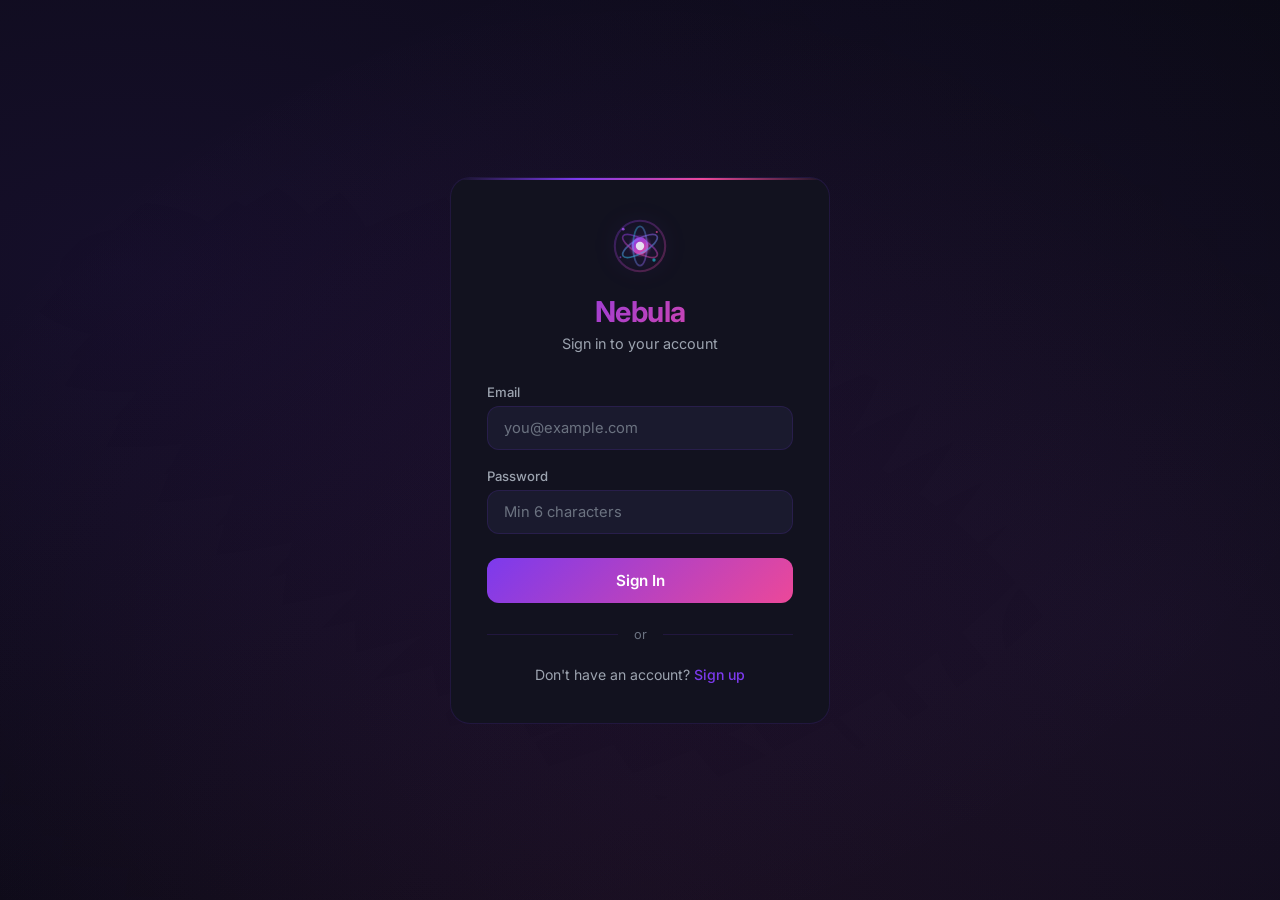
==== auth.html @ aaa4f6f8 "Accounts-1" ====
<!DOCTYPE html>
<html lang="en">
<head>
  <meta charset="UTF-8">
  <meta name="viewport" content="width=device-width, initial-scale=1.0">
  <title>Nebula - Sign In</title>
  <link rel="preconnect" href="https://fonts.googleapis.com">
  <link href="https://fonts.googleapis.com/css2?family=Inter:wght@300;400;500;600;700&display=swap" rel="stylesheet">
  <style>
    * { margin: 0; padding: 0; box-sizing: border-box; }

    :root {
      --bg: #0a0a14;
      --card: #12121f;
      --border: rgba(124, 58, 237, 0.15);
      --border-focus: #7c3aed;
      --accent: #7c3aed;
      --accent-hover: #6d28d9;
      --accent-glow: rgba(124, 58, 237, 0.3);
      --pink: #ec4899;
      --cyan: #22d3ee;
      --text: #f0f0f5;
      --text-dim: #9ca3af;
      --text-muted: #6b7280;
      --input-bg: #1a1a2e;
      --error: #ef4444;
      --success: #22c55e;
    }

    body {
      font-family: 'Inter', sans-serif;
      background: var(--bg);
      color: var(--text);
      min-height: 100vh;
      display: flex;
      align-items: center;
      justify-content: center;
      overflow: hidden;
      position: relative;
    }

    body::before {
      content: '';
      position: fixed;
      inset: -50%;
      width: 200%;
      height: 200%;
      background:
        radial-gradient(ellipse at 30% 40%, rgba(124, 58, 237, 0.1) 0%, transparent 50%),
        radial-gradient(ellipse at 70% 60%, rgba(168, 85, 247, 0.07) 0%, transparent 50%),
        radial-gradient(ellipse at 50% 80%, rgba(236, 72, 153, 0.05) 0%, transparent 50%);
      pointer-events: none;
    }

    /* Floating stars */
    .stars {
      position: fixed;
      inset: 0;
      pointer-events: none;
      overflow: hidden;
    }

    .star {
      position: absolute;
      width: 2px;
      height: 2px;
      background: white;
      border-radius: 50%;
      animation: twinkle 3s ease-in-out infinite;
    }

    @keyframes twinkle {
      0%, 100% { opacity: 0.1; }
      50% { opacity: 0.8; }
    }

    .auth-container {
      position: relative;
      z-index: 1;
      width: 100%;
      max-width: 420px;
      padding: 20px;
    }

    .auth-card {
      background: var(--card);
      border: 1px solid var(--border);
      border-radius: 20px;
      padding: 40px 36px;
      position: relative;
      overflow: hidden;
    }

    .auth-card::before {
      content: '';
      position: absolute;
      top: 0;
      left: 0;
      right: 0;
      height: 2px;
      background: linear-gradient(90deg, transparent, var(--accent), var(--pink), transparent);
    }

    .logo-section {
      text-align: center;
      margin-bottom: 32px;
    }

    .logo {
      width: 56px;
      height: 56px;
      margin: 0 auto 16px;
      filter: drop-shadow(0 0 12px var(--accent-glow));
    }

    .brand {
      font-size: 1.8rem;
      font-weight: 700;
      background: linear-gradient(135deg, var(--accent), var(--pink));
      -webkit-background-clip: text;
      -webkit-text-fill-color: transparent;
      background-clip: text;
      letter-spacing: -0.5px;
    }

    .subtitle {
      font-size: 0.9rem;
      color: var(--text-dim);
      margin-top: 6px;
    }

    .form-group {
      margin-bottom: 18px;
    }

    .form-group label {
      display: block;
      font-size: 0.82rem;
      font-weight: 500;
      color: var(--text-dim);
      margin-bottom: 6px;
    }

    .form-input {
      width: 100%;
      padding: 12px 16px;
      background: var(--input-bg);
      border: 1px solid var(--border);
      border-radius: 12px;
      color: var(--text);
      font-size: 0.92rem;
      font-family: inherit;
      outline: none;
      transition: all 0.2s ease;
    }

    .form-input::placeholder {
      color: var(--text-muted);
    }

    .form-input:focus {
      border-color: var(--border-focus);
      box-shadow: 0 0 0 3px var(--accent-glow);
    }

    .form-input.error {
      border-color: var(--error);
      box-shadow: 0 0 0 3px rgba(239, 68, 68, 0.2);
    }

    .error-text {
      color: var(--error);
      font-size: 0.8rem;
      margin-top: 6px;
      display: none;
    }

    .error-text.visible {
      display: block;
    }

    .submit-btn {
      width: 100%;
      padding: 13px;
      background: linear-gradient(135deg, var(--accent), var(--pink));
      border: none;
      border-radius: 12px;
      color: white;
      font-size: 0.95rem;
      font-weight: 600;
      font-family: inherit;
      cursor: pointer;
      transition: all 0.2s ease;
      margin-top: 6px;
    }

    .submit-btn:hover {
      transform: translateY(-1px);
      box-shadow: 0 8px 24px var(--accent-glow);
    }

    .submit-btn:active {
      transform: translateY(0);
    }

    .submit-btn:disabled {
      opacity: 0.6;
      cursor: not-allowed;
      transform: none;
    }

    .divider {
      display: flex;
      align-items: center;
      gap: 16px;
      margin: 24px 0;
      color: var(--text-muted);
      font-size: 0.8rem;
    }

    .divider::before, .divider::after {
      content: '';
      flex: 1;
      height: 1px;
      background: var(--border);
    }

    .toggle-text {
      text-align: center;
      font-size: 0.88rem;
      color: var(--text-dim);
    }

    .toggle-text a {
      color: var(--accent);
      text-decoration: none;
      font-weight: 500;
      cursor: pointer;
    }

    .toggle-text a:hover {
      text-decoration: underline;
    }

    .alert {
      padding: 10px 14px;
      border-radius: 10px;
      font-size: 0.82rem;
      margin-bottom: 18px;
      display: none;
    }

    .alert.visible {
      display: block;
    }

    .alert.error {
      background: rgba(239, 68, 68, 0.1);
      border: 1px solid rgba(239, 68, 68, 0.3);
      color: #fca5a5;
    }

    .alert.success {
      background: rgba(34, 197, 94, 0.1);
      border: 1px solid rgba(34, 197, 94, 0.3);
      color: #86efac;
    }

    .name-field {
      max-height: 0;
      overflow: hidden;
      transition: max-height 0.3s ease, margin 0.3s ease;
      margin-bottom: 0;
    }

    .name-field.visible {
      max-height: 80px;
      margin-bottom: 18px;
    }
  </style>
</head>
<body>
  <div class="stars" id="stars"></div>

  <div class="auth-container">
    <div class="auth-card">
      <div class="logo-section">
        <svg class="logo" viewBox="0 0 40 40" fill="none" xmlns="http://www.w3.org/2000/svg">
          <defs>
            <linearGradient id="g1" x1="0%" y1="0%" x2="100%" y2="100%">
              <stop offset="0%" stop-color="#7c3aed"/>
              <stop offset="100%" stop-color="#ec4899"/>
            </linearGradient>
            <linearGradient id="g2" x1="100%" y1="0%" x2="0%" y2="100%">
              <stop offset="0%" stop-color="#a855f7"/>
              <stop offset="100%" stop-color="#22d3ee"/>
            </linearGradient>
            <filter id="glow">
              <feGaussianBlur stdDeviation="1.5" result="blur"/>
              <feMerge><feMergeNode in="blur"/><feMergeNode in="SourceGraphic"/></feMerge>
            </filter>
          </defs>
          <circle cx="20" cy="20" r="18" fill="none" stroke="url(#g1)" stroke-width="1.5" opacity="0.3"/>
          <circle cx="20" cy="20" r="6" fill="url(#g1)" filter="url(#glow)"/>
          <circle cx="20" cy="20" r="3" fill="#ECEFF4" opacity="0.9"/>
          <ellipse cx="20" cy="20" rx="14" ry="5" fill="none" stroke="url(#g2)" stroke-width="1.2" opacity="0.5" transform="rotate(-30 20 20)"/>
          <ellipse cx="20" cy="20" rx="14" ry="5" fill="none" stroke="url(#g1)" stroke-width="1.2" opacity="0.5" transform="rotate(30 20 20)"/>
          <ellipse cx="20" cy="20" rx="14" ry="5" fill="none" stroke="url(#g2)" stroke-width="1.2" opacity="0.4" transform="rotate(90 20 20)"/>
          <circle cx="8" cy="8" r="1" fill="#a855f7" opacity="0.8"/>
          <circle cx="32" cy="10" r="0.8" fill="#ec4899" opacity="0.7"/>
          <circle cx="30" cy="30" r="1.2" fill="#22d3ee" opacity="0.6"/>
          <circle cx="6" cy="28" r="0.7" fill="#a855f7" opacity="0.5"/>
        </svg>
        <div class="brand">Nebula</div>
        <div class="subtitle" id="formSubtitle">Sign in to your account</div>
      </div>

      <div class="alert" id="alert"></div>

      <form id="authForm" novalidate>
        <div class="name-field" id="nameField">
          <div class="form-group">
            <label for="fullName">Full Name</label>
            <input type="text" id="fullName" class="form-input" placeholder="John Doe" autocomplete="name">
          </div>
        </div>

        <div class="form-group">
          <label for="email">Email</label>
          <input type="email" id="email" class="form-input" placeholder="you@example.com" autocomplete="email" required>
          <div class="error-text" id="emailError">Please enter a valid email</div>
        </div>

        <div class="form-group">
          <label for="password">Password</label>
          <input type="password" id="password" class="form-input" placeholder="Min 6 characters" autocomplete="current-password" required>
          <div class="error-text" id="passwordError">Password must be at least 6 characters</div>
        </div>

        <button type="submit" class="submit-btn" id="submitBtn">Sign In</button>
      </form>

      <div class="divider">or</div>

      <div class="toggle-text">
        <span id="toggleText">Don't have an account?</span>
        <a id="toggleLink" onclick="toggleMode()">Sign up</a>
      </div>
    </div>
  </div>

  <script type="module">
    import { createClient } from 'https://esm.sh/@supabase/supabase-js@2';

    const SUPABASE_URL = 'https://hqgpjfqaorvpgdimcily.supabase.co';
    const SUPABASE_KEY = 'sb_publishable_yIg8_s1__WPGVR_BMD4b_w_akKmWH_I';
    const supabase = createClient(SUPABASE_URL, SUPABASE_KEY);

    let isSignUp = false;
    const form = document.getElementById('authForm');
    const nameField = document.getElementById('nameField');
    const submitBtn = document.getElementById('submitBtn');
    const formSubtitle = document.getElementById('formSubtitle');
    const toggleText = document.getElementById('toggleText');
    const toggleLink = document.getElementById('toggleLink');
    const alertBox = document.getElementById('alert');

    // Redirect if already logged in
    const { data: { session } } = await supabase.auth.getSession();
    if (session) window.location.href = 'index.html';

    window.toggleMode = function() {
      isSignUp = !isSignUp;
      nameField.classList.toggle('visible', isSignUp);
      submitBtn.textContent = isSignUp ? 'Create Account' : 'Sign In';
      formSubtitle.textContent = isSignUp ? 'Create a new account' : 'Sign in to your account';
      toggleText.textContent = isSignUp ? 'Already have an account?' : "Don't have an account?";
      toggleLink.textContent = isSignUp ? 'Sign in' : 'Sign up';
      hideAlert();
      form.reset();
    };

    function showAlert(msg, type = 'error') {
      alertBox.textContent = msg;
      alertBox.className = 'alert visible ' + type;
    }

    function hideAlert() {
      alertBox.classList.remove('visible');
    }

    form.addEventListener('submit', async (e) => {
      e.preventDefault();
      hideAlert();

      const email = document.getElementById('email').value.trim();
      const password = document.getElementById('password').value;
      const fullName = document.getElementById('fullName').value.trim();

      // Validation
      let valid = true;
      if (!email || !/^[^\s@]+@[^\s@]+\.[^\s@]+$/.test(email)) {
        document.getElementById('email').classList.add('error');
        document.getElementById('emailError').classList.add('visible');
        valid = false;
      } else {
        document.getElementById('email').classList.remove('error');
        document.getElementById('emailError').classList.remove('visible');
      }

      if (!password || password.length < 6) {
        document.getElementById('password').classList.add('error');
        document.getElementById('passwordError').classList.add('visible');
        valid = false;
      } else {
        document.getElementById('password').classList.remove('error');
        document.getElementById('passwordError').classList.remove('visible');
      }

      if (!valid) return;

      submitBtn.disabled = true;
      submitBtn.textContent = isSignUp ? 'Creating account...' : 'Signing in...';

      try {
        if (isSignUp) {
          const { data, error } = await supabase.auth.signUp({
            email,
            password,
            options: { data: { full_name: fullName } }
          });
          if (error) throw error;
          if (data.user && !data.session) {
            showAlert('Check your email to confirm your account!', 'success');
          } else {
            window.location.href = 'index.html';
          }
        } else {
          const { data, error } = await supabase.auth.signInWithPassword({
            email,
            password
          });
          if (error) throw error;
          window.location.href = 'index.html';
        }
      } catch (err) {
        showAlert(err.message || 'Something went wrong');
      } finally {
        submitBtn.disabled = false;
        submitBtn.textContent = isSignUp ? 'Create Account' : 'Sign In';
      }
    });

    // Clear errors on input
    ['email', 'password'].forEach(id => {
      document.getElementById(id).addEventListener('input', () => {
        document.getElementById(id).classList.remove('error');
        document.getElementById(id + 'Error')?.classList.remove('visible');
      });
    });

    // Generate stars
    const starsEl = document.getElementById('stars');
    for (let i = 0; i < 50; i++) {
      const star = document.createElement('div');
      star.className = 'star';
      star.style.left = Math.random() * 100 + '%';
      star.style.top = Math.random() * 100 + '%';
      star.style.animationDelay = Math.random() * 3 + 's';
      star.style.animationDuration = (2 + Math.random() * 3) + 's';
      starsEl.appendChild(star);
    }
  </script>
</body>
</html>
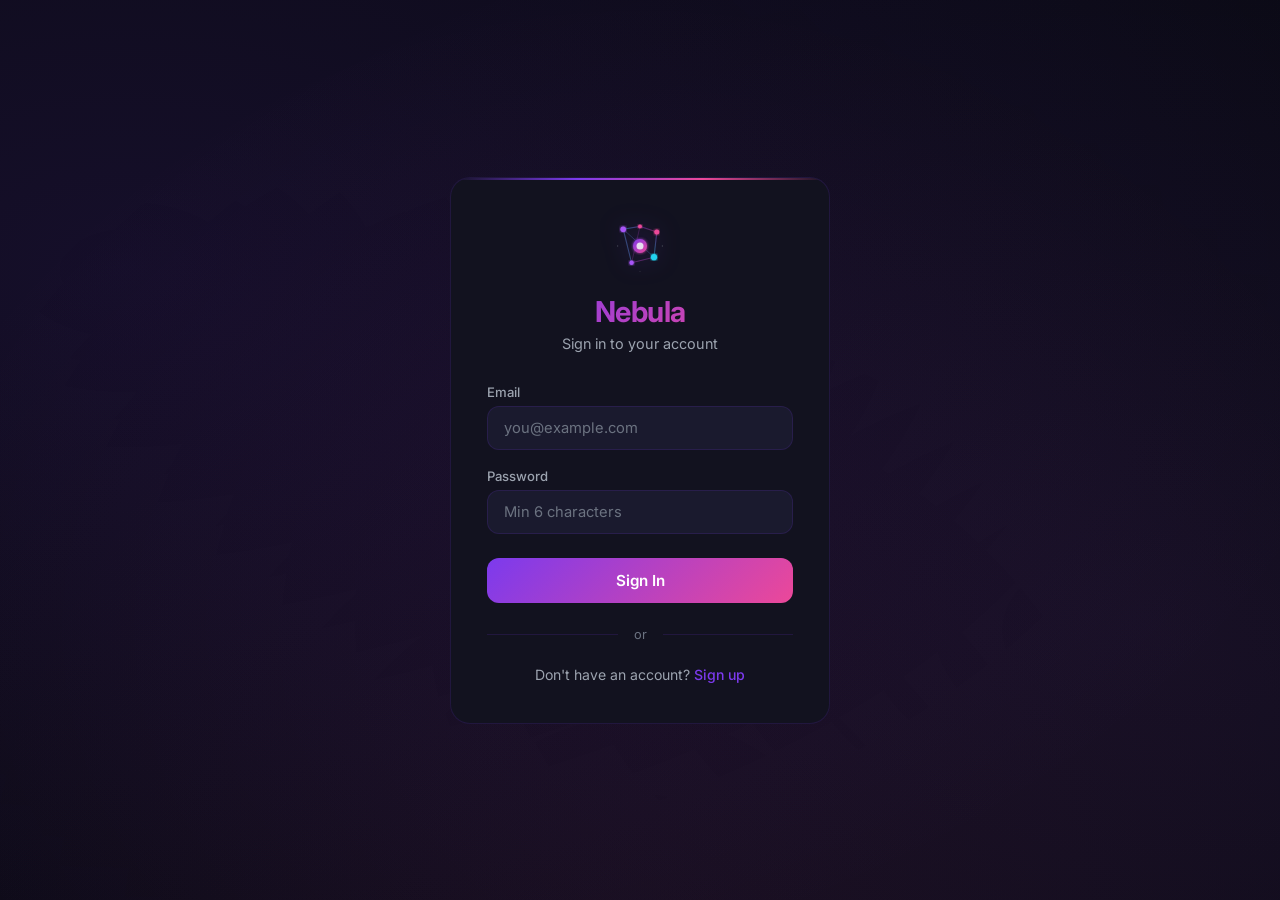
==== commit 38681226: "Nubela-3" ====
--- a/auth.html
+++ b/auth.html
@@ -296,20 +296,27 @@
               <stop offset="100%" stop-color="#22d3ee"/>
             </linearGradient>
             <filter id="glow">
-              <feGaussianBlur stdDeviation="1.5" result="blur"/>
+              <feGaussianBlur stdDeviation="1.2" result="blur"/>
               <feMerge><feMergeNode in="blur"/><feMergeNode in="SourceGraphic"/></feMerge>
             </filter>
           </defs>
-          <circle cx="20" cy="20" r="18" fill="none" stroke="url(#g1)" stroke-width="1.5" opacity="0.3"/>
-          <circle cx="20" cy="20" r="6" fill="url(#g1)" filter="url(#glow)"/>
-          <circle cx="20" cy="20" r="3" fill="#ECEFF4" opacity="0.9"/>
-          <ellipse cx="20" cy="20" rx="14" ry="5" fill="none" stroke="url(#g2)" stroke-width="1.2" opacity="0.5" transform="rotate(-30 20 20)"/>
-          <ellipse cx="20" cy="20" rx="14" ry="5" fill="none" stroke="url(#g1)" stroke-width="1.2" opacity="0.5" transform="rotate(30 20 20)"/>
-          <ellipse cx="20" cy="20" rx="14" ry="5" fill="none" stroke="url(#g2)" stroke-width="1.2" opacity="0.4" transform="rotate(90 20 20)"/>
-          <circle cx="8" cy="8" r="1" fill="#a855f7" opacity="0.8"/>
-          <circle cx="32" cy="10" r="0.8" fill="#ec4899" opacity="0.7"/>
-          <circle cx="30" cy="30" r="1.2" fill="#22d3ee" opacity="0.6"/>
-          <circle cx="6" cy="28" r="0.7" fill="#a855f7" opacity="0.5"/>
+          <line x1="8" y1="8" x2="20" y2="6" stroke="url(#g2)" stroke-width="0.8" opacity="0.4"/>
+          <line x1="20" y1="6" x2="32" y2="10" stroke="url(#g1)" stroke-width="0.8" opacity="0.4"/>
+          <line x1="32" y1="10" x2="30" y2="28" stroke="url(#g2)" stroke-width="0.8" opacity="0.4"/>
+          <line x1="30" y1="28" x2="14" y2="32" stroke="url(#g1)" stroke-width="0.8" opacity="0.4"/>
+          <line x1="14" y1="32" x2="8" y2="8" stroke="url(#g2)" stroke-width="0.8" opacity="0.4"/>
+          <line x1="20" y1="6" x2="14" y2="32" stroke="url(#g1)" stroke-width="0.6" opacity="0.3"/>
+          <line x1="8" y1="8" x2="30" y2="28" stroke="url(#g2)" stroke-width="0.6" opacity="0.3"/>
+          <circle cx="20" cy="20" r="5" fill="url(#g1)" filter="url(#glow)"/>
+          <circle cx="20" cy="20" r="2.5" fill="#ECEFF4" opacity="0.9"/>
+          <circle cx="8" cy="8" r="2" fill="#a855f7" filter="url(#glow)"/>
+          <circle cx="32" cy="10" r="1.8" fill="#ec4899" filter="url(#glow)"/>
+          <circle cx="30" cy="28" r="2.2" fill="#22d3ee" filter="url(#glow)"/>
+          <circle cx="14" cy="32" r="1.6" fill="#a855f7" filter="url(#glow)"/>
+          <circle cx="20" cy="6" r="1.4" fill="#ec4899" filter="url(#glow)"/>
+          <circle cx="4" cy="20" r="0.5" fill="#6b7280" opacity="0.5"/>
+          <circle cx="36" cy="20" r="0.5" fill="#6b7280" opacity="0.5"/>
+          <circle cx="20" cy="38" r="0.4" fill="#6b7280" opacity="0.4"/>
         </svg>
         <div class="brand">Nebula</div>
         <div class="subtitle" id="formSubtitle">Sign in to your account</div>
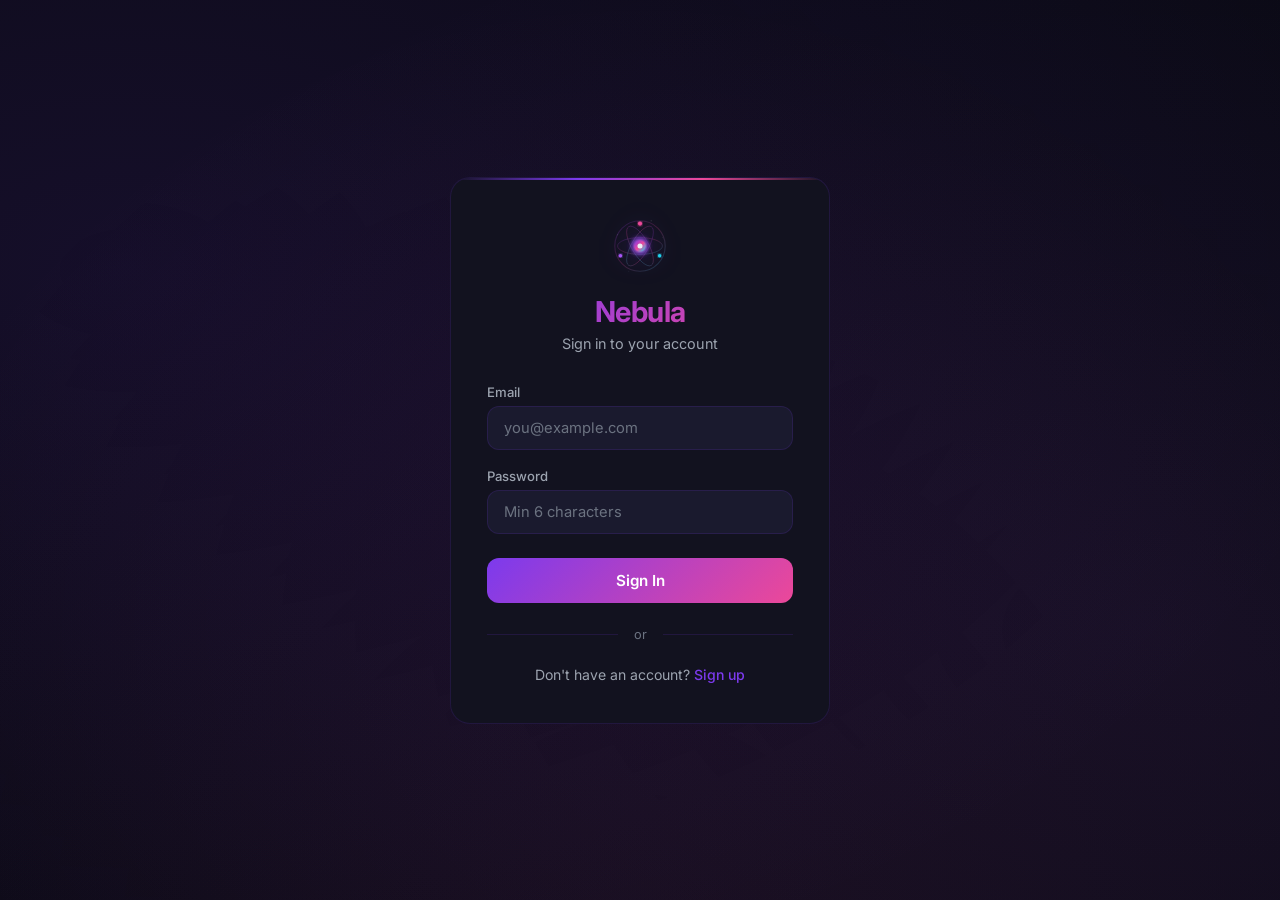
==== commit e0f5043e: "Nebule-4" ====
--- a/auth.html
+++ b/auth.html
@@ -289,34 +289,37 @@
           <defs>
             <linearGradient id="g1" x1="0%" y1="0%" x2="100%" y2="100%">
               <stop offset="0%" stop-color="#7c3aed"/>
-              <stop offset="100%" stop-color="#ec4899"/>
-            </linearGradient>
-            <linearGradient id="g2" x1="100%" y1="0%" x2="0%" y2="100%">
-              <stop offset="0%" stop-color="#a855f7"/>
+              <stop offset="50%" stop-color="#ec4899"/>
               <stop offset="100%" stop-color="#22d3ee"/>
             </linearGradient>
+            <radialGradient id="g2" cx="50%" cy="50%" r="50%">
+              <stop offset="0%" stop-color="#ECEFF4" stop-opacity="0.9"/>
+              <stop offset="40%" stop-color="#a855f7" stop-opacity="0.6"/>
+              <stop offset="100%" stop-color="#7c3aed" stop-opacity="0"/>
+            </radialGradient>
             <filter id="glow">
-              <feGaussianBlur stdDeviation="1.2" result="blur"/>
+              <feGaussianBlur stdDeviation="2" result="blur"/>
+              <feMerge><feMergeNode in="blur"/><feMergeNode in="SourceGraphic"/></feMerge>
+            </filter>
+            <filter id="glow2">
+              <feGaussianBlur stdDeviation="1" result="blur"/>
               <feMerge><feMergeNode in="blur"/><feMergeNode in="SourceGraphic"/></feMerge>
             </filter>
           </defs>
-          <line x1="8" y1="8" x2="20" y2="6" stroke="url(#g2)" stroke-width="0.8" opacity="0.4"/>
-          <line x1="20" y1="6" x2="32" y2="10" stroke="url(#g1)" stroke-width="0.8" opacity="0.4"/>
-          <line x1="32" y1="10" x2="30" y2="28" stroke="url(#g2)" stroke-width="0.8" opacity="0.4"/>
-          <line x1="30" y1="28" x2="14" y2="32" stroke="url(#g1)" stroke-width="0.8" opacity="0.4"/>
-          <line x1="14" y1="32" x2="8" y2="8" stroke="url(#g2)" stroke-width="0.8" opacity="0.4"/>
-          <line x1="20" y1="6" x2="14" y2="32" stroke="url(#g1)" stroke-width="0.6" opacity="0.3"/>
-          <line x1="8" y1="8" x2="30" y2="28" stroke="url(#g2)" stroke-width="0.6" opacity="0.3"/>
-          <circle cx="20" cy="20" r="5" fill="url(#g1)" filter="url(#glow)"/>
-          <circle cx="20" cy="20" r="2.5" fill="#ECEFF4" opacity="0.9"/>
-          <circle cx="8" cy="8" r="2" fill="#a855f7" filter="url(#glow)"/>
-          <circle cx="32" cy="10" r="1.8" fill="#ec4899" filter="url(#glow)"/>
-          <circle cx="30" cy="28" r="2.2" fill="#22d3ee" filter="url(#glow)"/>
-          <circle cx="14" cy="32" r="1.6" fill="#a855f7" filter="url(#glow)"/>
-          <circle cx="20" cy="6" r="1.4" fill="#ec4899" filter="url(#glow)"/>
-          <circle cx="4" cy="20" r="0.5" fill="#6b7280" opacity="0.5"/>
-          <circle cx="36" cy="20" r="0.5" fill="#6b7280" opacity="0.5"/>
-          <circle cx="20" cy="38" r="0.4" fill="#6b7280" opacity="0.4"/>
+          <circle cx="20" cy="20" r="18" fill="none" stroke="url(#g1)" stroke-width="0.8" opacity="0.2"/>
+          <ellipse cx="20" cy="20" rx="16" ry="6" fill="none" stroke="url(#g1)" stroke-width="0.6" opacity="0.25"/>
+          <ellipse cx="20" cy="20" rx="16" ry="6" fill="none" stroke="url(#g1)" stroke-width="0.6" opacity="0.25" transform="rotate(60 20 20)"/>
+          <ellipse cx="20" cy="20" rx="16" ry="6" fill="none" stroke="url(#g1)" stroke-width="0.6" opacity="0.25" transform="rotate(120 20 20)"/>
+          <circle cx="20" cy="20" r="8" fill="url(#g2)" filter="url(#glow)"/>
+          <circle cx="20" cy="20" r="4" fill="url(#g1)" filter="url(#glow2)"/>
+          <circle cx="20" cy="20" r="1.8" fill="#ECEFF4"/>
+          <circle cx="20" cy="4" r="1.5" fill="#ec4899" filter="url(#glow2)"/>
+          <circle cx="34" cy="27" r="1.2" fill="#22d3ee" filter="url(#glow2)"/>
+          <circle cx="6" cy="27" r="1.3" fill="#a855f7" filter="url(#glow2)"/>
+          <circle cx="4" cy="12" r="0.4" fill="#6b7280" opacity="0.5"/>
+          <circle cx="36" cy="14" r="0.3" fill="#6b7280" opacity="0.4"/>
+          <circle cx="12" cy="38" r="0.3" fill="#6b7280" opacity="0.4"/>
+          <circle cx="28" cy="2" r="0.4" fill="#6b7280" opacity="0.5"/>
         </svg>
         <div class="brand">Nebula</div>
         <div class="subtitle" id="formSubtitle">Sign in to your account</div>
